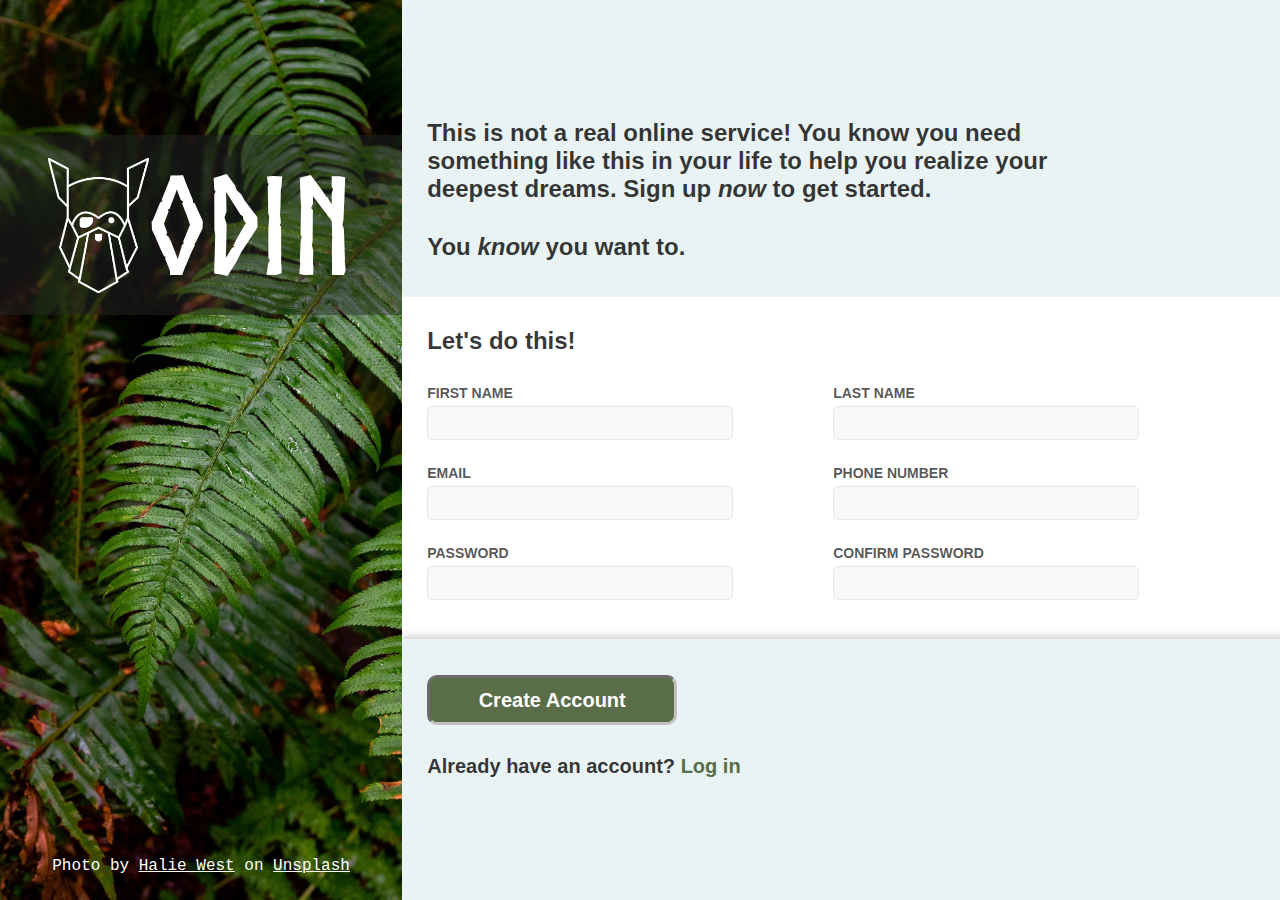
==== index.html @ d7d4d250 "basic looks" ====
<!DOCTYPE html>
<html>
<head>
    <title>TOP - Sign-up Form</title>
    <meta charset="UTF-8">
    <meta http-equiv="X-UA-Compatible" content="IE=edge">
    <link rel="stylesheet" href="styles.css">
    <script src="scripts.js" defer></script>
</head>
<body>
    <div id="whole-content">
        <div id="side-bar">
            <div id="odin-logo-container">
                    <img src="./images/odin-lined.png" alt="TOP logo." > ODIN
            </div>
            <div id="credit"> Photo by <a href="https://unsplash.com/@haliewestphoto">Halie West</a> on <a href="https://unsplash.com/photos/25xggax4bSA">Unsplash</a> </div>
        </div>
        <div id="content-container">
            <header>
                <div>This is not a real online service! You know you need something like this in your life to help you realize your deepest dreams. Sign up <i>now</i> to get started.</div>
                <div>You <i>know</i> you want to.</div>
            </header>
            <main>
                <div id="main-header">
                    Let's do this!
                </div>
                <div id="form-container">
                    <form id="registration-form">
                        <div class="form-column">
                            <div>
                                <label for="firstName">FIRST NAME</label>
                                <input type="text" id="firstName" name="firstName" required minlength="4" maxlength="12">
                            </div>
                            <div>
                                <label for="email">EMAIL</label>
                                <input type="email" id="email" name="email" required>
                            </div>
                            <div>
                                <label for="password">PASSWORD</label>
                                <input type="password" id="password" name="password" required>
                            </div>
                        </div>
                        <div class="form-column">
                            <div>
                                <label for="lastName">LAST NAME</label>
                                <input type="text" id="lastName" name="lastName" maxlength="25">
                            </div>
                            <div>
                                <label for="phone">PHONE NUMBER</label>
                                <input type="phone" id="phone" name="phone" maxlength="15">
                            </div>
                            <div>
                                <label for="confirmPassword">CONFIRM PASSWORD</label>
                                <input type="confirmPassword" id="confirmPassword" required>
                            </div>
                        </div>
                    </form>
                </div>
            </main>
            <footer>
                <button type="submit" form="registration-form" value="Submit">Create Account</button>
                <div>
                    Already have an account? <a href="https://www.theodinproject.com/login">Log in</a>
                </div>
            </footer>
        </div>
    </div>
</body>
</html>
---- styles.css ----
/* BODY */

body {
    margin: 0;
}

#whole-content {
    display: flex;
    box-sizing: content-box;
    padding: 0px;
    margin: 0px;

}

/* SIDE-BAR */

#side-bar {
    flex: 3.75;
    user-select: none;
    position: relative;
    font-family: OdinFont;
    color: white;
    background-image: url(./images/halie-west-25xggax4bSA-unsplash.jpg);
    background-size: cover;
    max-width: 800px;
    background-repeat: no-repeat;
    height: 100vh;
}

#odin-logo-container {
    display: flex;
    position: relative;
    top: 15%;
    background-color: rgba(39, 39, 39, 0.459);
    justify-content: center;
    align-items: center;
    height: max(150px,15vh);
    font-size: max(100px,15vh);
    padding: 15px 15px;
}


img {
    height: max(100px,15vh);
}

#credit {
    position: absolute;
    bottom: 0;
    text-align: center;
    left: 0;
    right: 0;
    padding: 25px;
    font-family: 'Courier New', Courier, monospace;
}



/* CONTENT-CONTAINER */

#content-container {
    display: flex;
    flex-direction: column;
    flex: 6.25;
}


header,
main,
footer{
    color: rgba(0, 0, 0, 0.781);
    display: flex;
    flex: 3.0;
    flex-grow: 1;
    background-color: rgb(234, 243, 243);
    padding-top: max(4vh,30px);
    padding-bottom: max(4vh,30px);
    padding-left:25px;
    padding-right: max(11vw,30px);;
    box-sizing: border-box;
    font-family: Arial, Helvetica, sans-serif;

}

header div,
main div,
footer div {
    max-width: 1000px;
}

header {
    font-size: clamp(24px, calc(12px + 6 * ((100vw - 320px) / 680)),29px);
    /* max(25px, calc(12px + 6 * ((100vw - 320px) / 680))); */
    font-weight: bold;
    justify-content: flex-end;
    gap: 30px;
    flex-direction: column;
    padding-top: max(8vh,30px);
}

#main-header {
    font-size: clamp(24px, calc(12px + 6 * ((100vw - 320px) / 680)),29px);
    font-weight: bold;
}

main {
    gap:30px;
    flex-direction: column;
    flex: 1.5; 
    background-color: white;
    padding-top: max(2vh,30px);
    padding-bottom: max(2vh,30px);
}

form {
    display: flex;
    flex-direction: row;
    gap: 100px;
}

.form-column {
    display: flex;
    flex-direction: column;
    gap: 25px;
    font-weight: bold;
    font-size: 14px;
    color: rgba(0, 0, 0, 0.671);
}


label {
    display:block;
    padding-bottom: 5px;
}

input {
    font-family: Arial, Helvetica, sans-serif;
    font-size: 16px;
    width: 300px;
    height: 30px;
    border-radius: 5px;
    border: 1px solid #E5E7EB;
    background-color: rgba(211, 211, 211, 0.164);
}

input:focus {
    outline: none;
    /* background-color: rgba(255, 255, 0, 0.068); */
    border: 1px solid #094dd6;
}

input:hover{
    background-color: rgba(211, 211, 211, 0.5);
}




/* FOOTER */

footer {
    box-shadow: 10px 10px 8px 12px #88888877;
    font-weight: bold;
    flex-direction: column;
    gap: 30px;
    font-size: 20px;
}

footer a {
    color: #596D48;
    text-decoration: none;
    
}

/* SPECIFIC ELEMENTS */

@font-face {
    font-family: OdinFont;
    src: url(/fonts/Norse-Bold.otf);
}

a {
    color:white;
}

button {
    flex: 0;
    background-color: #596D48;
    max-width: 250px;
    border-radius: 10px;
    min-height: 50px;
    font-weight: bold;
    color: white;
    font-size: 20px;
    border-style: ;
    border: 3px inset silver;
}



button:hover {
    background-color: #3f4e32;
}

button:active {
    transform: scale(0.9)
}








/* #side-bar::after {
    font-family: 'Courier New', Courier, monospace;
    padding: 15px 0px;
    width: 100%;
    position: absolute;
    bottom: 0;
    background-color: rgba(0, 0, 0, 0.575);
    flex: auto;
    color: white;
    content: "Photo by Halie West on Unsplash";
    text-align: center;
    overflow: hidden;
    box-sizing: border-box;
    
} */



    /* background-color: black;
    background
    background-repeat: no-repeat;
    opacity: 0.5;
    height: 100px;
    width: 100%;
} */
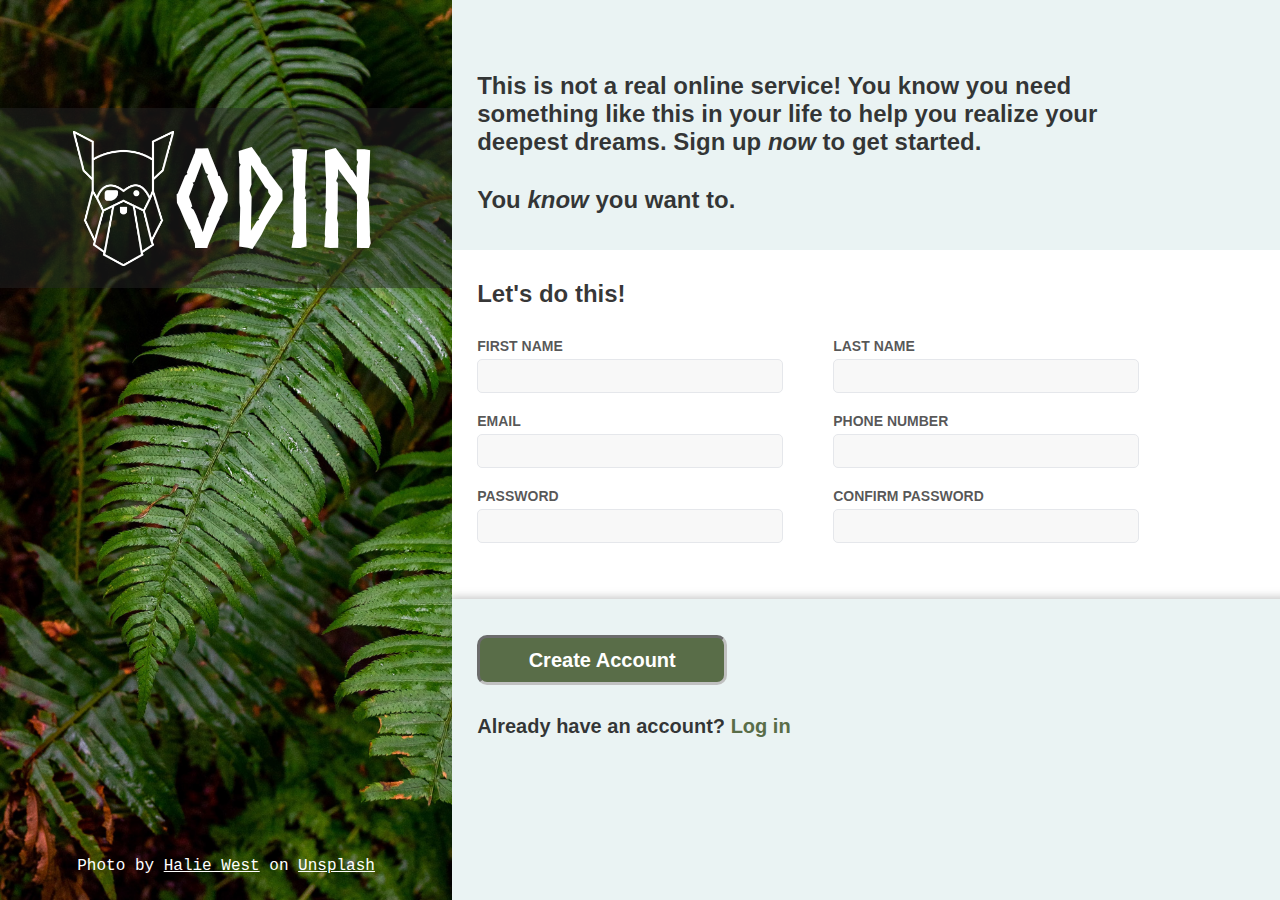
==== commit 86e727e2: "satisfy basic requirements" ====
--- a/index.html
+++ b/index.html
@@ -25,33 +25,38 @@
                     Let's do this!
                 </div>
                 <div id="form-container">
+                    <!-- method="post" action="http://httpbin.org/post" -->
                     <form id="registration-form">
-                        <div class="form-column">
+                        <div class="form-row">
                             <div>
                                 <label for="firstName">FIRST NAME</label>
-                                <input type="text" id="firstName" name="firstName" required minlength="4" maxlength="12">
+                                <input type="text" id="firstName" name="firstName"  minlength="4" maxlength="12" required>
                             </div>
+                            <div>
+                                <label for="lastName">LAST NAME</label>
+                                <input type="text" id="lastName" name="lastName" 
+                                minlength="4"maxlength="25" required>
+                            </div>
+                        </div>
+                        <div class="form-row">
                             <div>
                                 <label for="email">EMAIL</label>
                                 <input type="email" id="email" name="email" required>
                             </div>
                             <div>
+                                <label for="phone">PHONE NUMBER</label>
+                                <input type="tel" id="phone" name="phone" pattern="^\d{9,15}$" required title="A phone number between 9 and 15 characters.">
+                            </div>
+                        </div>
+                        <div class="form-row">
+                            <div>
                                 <label for="password">PASSWORD</label>
                                 <input type="password" id="password" name="password" required>
-                            </div>
-                        </div>
-                        <div class="form-column">
-                            <div>
-                                <label for="lastName">LAST NAME</label>
-                                <input type="text" id="lastName" name="lastName" maxlength="25">
-                            </div>
-                            <div>
-                                <label for="phone">PHONE NUMBER</label>
-                                <input type="phone" id="phone" name="phone" maxlength="15">
+                            <div id="errorDiv"></div>
                             </div>
                             <div>
                                 <label for="confirmPassword">CONFIRM PASSWORD</label>
-                                <input type="confirmPassword" id="confirmPassword" required>
+                                <input type="password" id="confirmPassword" required pattern="^(?=.*[a-z])(?=.*[A-Z])(?=.*\d)(?=.*[@$!%*?&])[A-Za-z\d@$!%*?&]{8,20}$" title="Minimum 8 and maximum 20 characters, at least one uppercase letter, one lowercase letter, one number and one special character.">
                             </div>
                         </div>
                     </form>
@@ -66,4 +71,5 @@
         </div>
     </div>
 </body>
-</html>+</html>
+
--- a/styles.css
+++ b/styles.css
@@ -30,7 +30,7 @@
 #odin-logo-container {
     display: flex;
     position: relative;
-    top: 15%;
+    top: 12vh;
     background-color: rgba(39, 39, 39, 0.459);
     justify-content: center;
     align-items: center;
@@ -70,11 +70,9 @@
 footer{
     color: rgba(0, 0, 0, 0.781);
     display: flex;
-    flex: 3.0;
-    flex-grow: 1;
     background-color: rgb(234, 243, 243);
-    padding-top: max(4vh,30px);
-    padding-bottom: max(4vh,30px);
+    padding-top: 4vh;
+    padding-bottom: 4vh;
     padding-left:25px;
     padding-right: max(11vw,30px);;
     box-sizing: border-box;
@@ -96,6 +94,7 @@
     gap: 30px;
     flex-direction: column;
     padding-top: max(8vh,30px);
+    flex: 0.3;
 }
 
 #main-header {
@@ -106,22 +105,21 @@
 main {
     gap:30px;
     flex-direction: column;
-    flex: 1.5; 
+    flex: 0.3;
     background-color: white;
-    padding-top: max(2vh,30px);
-    padding-bottom: max(2vh,30px);
+    padding-top: max(3vh,30px);
 }
 
 form {
     display: flex;
+    flex-direction: column;
+}
+
+.form-row {
+    display: flex;
     flex-direction: row;
-    gap: 100px;
-}
-
-.form-column {
-    display: flex;
-    flex-direction: column;
-    gap: 25px;
+    gap: 50px;
+    margin-bottom: 20px;
     font-weight: bold;
     font-size: 14px;
     color: rgba(0, 0, 0, 0.671);
@@ -164,23 +162,13 @@
     flex-direction: column;
     gap: 30px;
     font-size: 20px;
+    flex: 0.5;
 }
 
 footer a {
     color: #596D48;
     text-decoration: none;
     
-}
-
-/* SPECIFIC ELEMENTS */
-
-@font-face {
-    font-family: OdinFont;
-    src: url(/fonts/Norse-Bold.otf);
-}
-
-a {
-    color:white;
 }
 
 button {
@@ -196,8 +184,6 @@
     border: 3px inset silver;
 }
 
-
-
 button:hover {
     background-color: #3f4e32;
 }
@@ -207,34 +193,29 @@
 }
 
 
-
-
-
-
-
-
-/* #side-bar::after {
-    font-family: 'Courier New', Courier, monospace;
-    padding: 15px 0px;
-    width: 100%;
+/* SPECIFIC ELEMENTS */
+
+@font-face {
+    font-family: OdinFont;
+    src: url(./fonts/Norse-Bold.otf);
+}
+
+a {
+    color:white;
+}
+
+.doNotMatch {
+    border: 1px solid #eb1414;
+    background-color: rgba(228, 173, 173, 0.356);
+}
+
+#password {
+    position: relative;
+}
+
+#errorDiv {
     position: absolute;
-    bottom: 0;
-    background-color: rgba(0, 0, 0, 0.575);
-    flex: auto;
-    color: white;
-    content: "Photo by Halie West on Unsplash";
-    text-align: center;
-    overflow: hidden;
-    box-sizing: border-box;
-    
-} */
-
-
-
-    /* background-color: black;
-    background
-    background-repeat: no-repeat;
-    opacity: 0.5;
-    height: 100px;
-    width: 100%;
-} */+    margin-top: 5px;
+    font-weight: lighter;
+    color: red;
+}